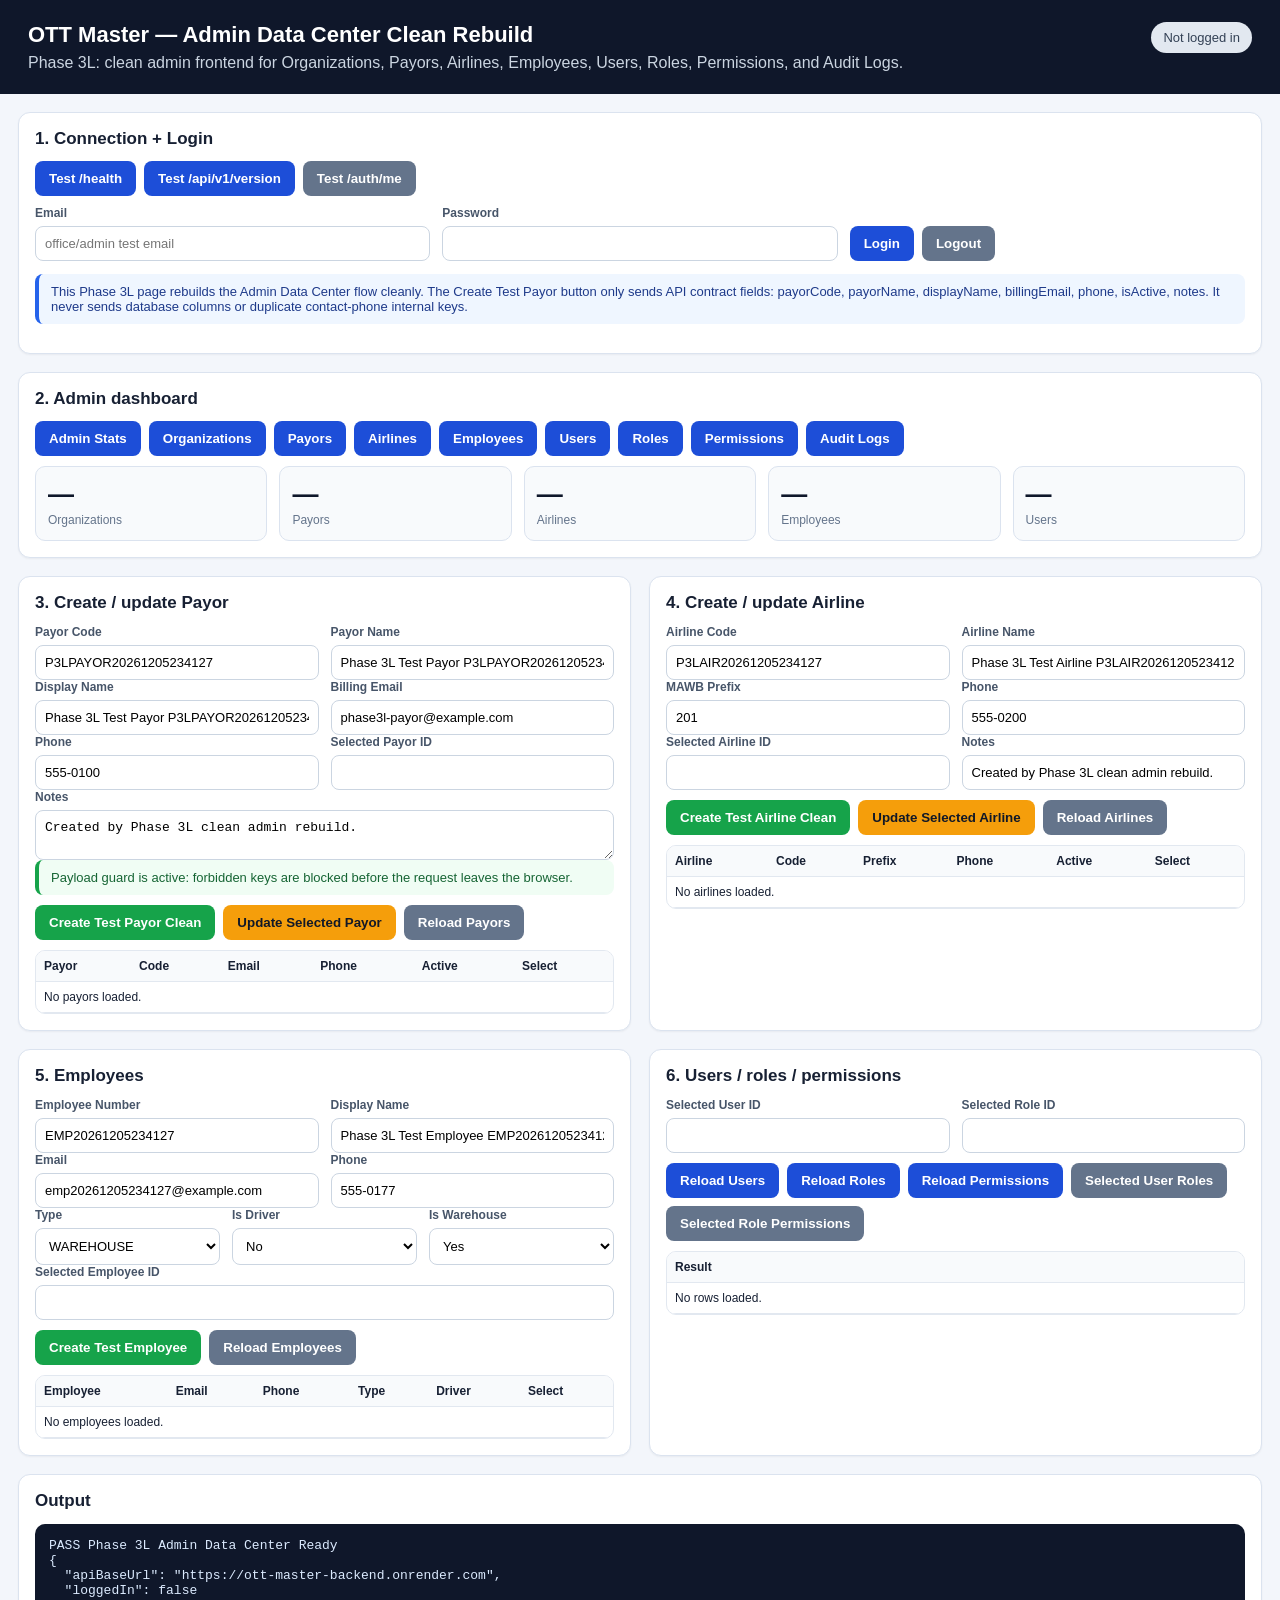
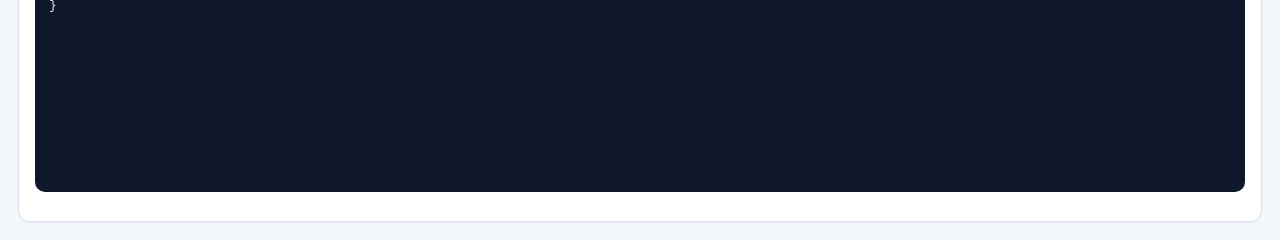
==== live-server/ui/admin-data-center.html @ 3f285e60 "phase 6i frontend render static site" ====
<!doctype html>
<html lang="en">
<head>
  <meta charset="utf-8" />
  <meta name="viewport" content="width=device-width, initial-scale=1" />
  <title>OTT Master — Phase 3L Admin Data Center</title>
  <link rel="stylesheet" href="./phase3l.css?v=phase3l-admin-clean-003" />
</head>
<body>
  <header class="topbar">
    <div>
      <h1>OTT Master — Admin Data Center Clean Rebuild</h1>
      <p>Phase 3L: clean admin frontend for Organizations, Payors, Airlines, Employees, Users, Roles, Permissions, and Audit Logs.</p>
    </div>
    <span id="loginBadge" class="badge">Not logged in</span>
  </header>

  <main class="layout">
    <section class="card span-2">
      <h2>1. Connection + Login</h2>
      <div class="button-row">
        <button id="btnHealth">Test /health</button>
        <button id="btnVersion">Test /api/v1/version</button>
        <button id="btnMe" class="secondary">Test /auth/me</button>
      </div>
      <div class="grid-3">
        <label>Email<input id="email" type="email" autocomplete="username" placeholder="office/admin test email" /></label>
        <label>Password<input id="password" type="password" autocomplete="current-password" /></label>
        <div class="button-stack">
          <button id="btnLogin">Login</button>
          <button id="btnLogout" class="secondary">Logout</button>
        </div>
      </div>
      <p class="hint">This Phase 3L page rebuilds the Admin Data Center flow cleanly. The Create Test Payor button only sends API contract fields: payorCode, payorName, displayName, billingEmail, phone, isActive, notes. It never sends database columns or duplicate contact-phone internal keys.</p>
    </section>

    <section class="card span-2">
      <h2>2. Admin dashboard</h2>
      <div class="button-row">
        <button id="btnStats">Admin Stats</button>
        <button id="btnOrganizations">Organizations</button>
        <button id="btnPayors">Payors</button>
        <button id="btnAirlines">Airlines</button>
        <button id="btnEmployees">Employees</button>
        <button id="btnUsers">Users</button>
        <button id="btnRoles">Roles</button>
        <button id="btnPermissions">Permissions</button>
        <button id="btnAuditLogs">Audit Logs</button>
      </div>
      <div class="kpi-grid">
        <div class="kpi"><b id="kpiOrganizations">—</b><span>Organizations</span></div>
        <div class="kpi"><b id="kpiPayors">—</b><span>Payors</span></div>
        <div class="kpi"><b id="kpiAirlines">—</b><span>Airlines</span></div>
        <div class="kpi"><b id="kpiEmployees">—</b><span>Employees</span></div>
        <div class="kpi"><b id="kpiUsers">—</b><span>Users</span></div>
      </div>
    </section>

    <section class="card">
      <h2>3. Create / update Payor</h2>
      <div class="grid-2">
        <label>Payor Code<input id="payorCode" placeholder="Auto generated for test" /></label>
        <label>Payor Name<input id="payorName" placeholder="Phase 3L Test Payor" /></label>
      </div>
      <div class="grid-2">
        <label>Display Name<input id="payorDisplayName" /></label>
        <label>Billing Email<input id="payorBillingEmail" value="phase3l-payor@example.com" /></label>
      </div>
      <div class="grid-2">
        <label>Phone<input id="payorPhone" value="555-0100" /></label>
        <label>Selected Payor ID<input id="selectedPayorId" /></label>
      </div>
      <label>Notes<textarea id="payorNotes" rows="2">Created by Phase 3L clean admin rebuild.</textarea></label>
      <div class="payload-good">Payload guard is active: forbidden keys are blocked before the request leaves the browser.</div>
      <div class="button-row">
        <button id="btnCreatePayor" class="success">Create Test Payor Clean</button>
        <button id="btnUpdatePayor" class="warning">Update Selected Payor</button>
        <button id="btnLoadPayors" class="secondary">Reload Payors</button>
      </div>
      <div class="table-wrap"><table><thead><tr><th>Payor</th><th>Code</th><th>Email</th><th>Phone</th><th>Active</th><th>Select</th></tr></thead><tbody id="payorsBody"><tr><td colspan="6">No payors loaded.</td></tr></tbody></table></div>
    </section>

    <section class="card">
      <h2>4. Create / update Airline</h2>
      <div class="grid-2">
        <label>Airline Code<input id="airlineCode" placeholder="Auto generated for test" /></label>
        <label>Airline Name<input id="airlineName" placeholder="Phase 3L Test Airline" /></label>
      </div>
      <div class="grid-2">
        <label>MAWB Prefix<input id="airlineMawbPrefix" maxlength="3" placeholder="999" /></label>
        <label>Phone<input id="airlinePhone" value="555-0199" /></label>
      </div>
      <div class="grid-2">
        <label>Selected Airline ID<input id="selectedAirlineId" /></label>
        <label>Notes<input id="airlineNotes" value="Created by Phase 3L clean admin rebuild." /></label>
      </div>
      <div class="button-row">
        <button id="btnCreateAirline" class="success">Create Test Airline Clean</button>
        <button id="btnUpdateAirline" class="warning">Update Selected Airline</button>
        <button id="btnLoadAirlines" class="secondary">Reload Airlines</button>
      </div>
      <div class="table-wrap"><table><thead><tr><th>Airline</th><th>Code</th><th>Prefix</th><th>Phone</th><th>Active</th><th>Select</th></tr></thead><tbody id="airlinesBody"><tr><td colspan="6">No airlines loaded.</td></tr></tbody></table></div>
    </section>

    <section class="card">
      <h2>5. Employees</h2>
      <div class="grid-2">
        <label>Employee Number<input id="employeeNumber" placeholder="Auto generated for test" /></label>
        <label>Display Name<input id="employeeDisplayName" placeholder="Phase 3L Test Employee" /></label>
      </div>
      <div class="grid-2">
        <label>Email<input id="employeeEmail" value="phase3l.employee@example.com" /></label>
        <label>Phone<input id="employeePhone" value="555-0177" /></label>
      </div>
      <div class="grid-3">
        <label>Type<select id="employeeType"><option>WAREHOUSE</option><option>DRIVER</option><option>OFFICE</option><option>ACCOUNTING</option><option>ADMIN</option></select></label>
        <label>Is Driver<select id="employeeIsDriver"><option value="false">No</option><option value="true">Yes</option></select></label>
        <label>Is Warehouse<select id="employeeIsWarehouse"><option value="true">Yes</option><option value="false">No</option></select></label>
      </div>
      <label>Selected Employee ID<input id="selectedEmployeeId" /></label>
      <div class="button-row">
        <button id="btnCreateEmployee" class="success">Create Test Employee</button>
        <button id="btnLoadEmployees" class="secondary">Reload Employees</button>
      </div>
      <div class="table-wrap"><table><thead><tr><th>Employee</th><th>Email</th><th>Phone</th><th>Type</th><th>Driver</th><th>Select</th></tr></thead><tbody id="employeesBody"><tr><td colspan="6">No employees loaded.</td></tr></tbody></table></div>
    </section>

    <section class="card">
      <h2>6. Users / roles / permissions</h2>
      <div class="grid-2">
        <label>Selected User ID<input id="selectedUserId" /></label>
        <label>Selected Role ID<input id="selectedRoleId" /></label>
      </div>
      <div class="button-row">
        <button id="btnLoadUsers2">Reload Users</button>
        <button id="btnLoadRoles2">Reload Roles</button>
        <button id="btnLoadPermissions2">Reload Permissions</button>
        <button id="btnLoadUserRoles" class="secondary">Selected User Roles</button>
        <button id="btnLoadRolePermissions" class="secondary">Selected Role Permissions</button>
      </div>
      <div class="table-wrap"><table><thead id="genericHead"><tr><th>Result</th></tr></thead><tbody id="genericBody"><tr><td>No rows loaded.</td></tr></tbody></table></div>
    </section>

    <section class="card span-2">
      <h2>Output</h2>
      <pre id="output">Ready.</pre>
    </section>
  </main>

  <script src="../ott-config.js"></script>
  <script src="../api/ott-api-client.js?v=phase3l-admin-clean-003"></script>
  <script src="../auth/ott-auth.js"></script>
  <script src="./admin-data-center.html.js?v=phase3l-admin-clean-003"></script>
</body>
</html>
---- live-server/ui/phase3l.css ----
:root{font-family:Arial,Helvetica,sans-serif;color:#172033;background:#f3f6fb}body{margin:0}.topbar{display:flex;justify-content:space-between;align-items:flex-start;gap:20px;padding:22px 28px;background:#0f172a;color:white}.topbar h1{margin:0 0 6px;font-size:22px}.topbar p{margin:0;color:#cbd5e1}.badge{display:inline-block;border-radius:999px;background:#e2e8f0;color:#334155;padding:8px 12px;font-size:13px;white-space:nowrap}.badge.ok{background:#dcfce7;color:#166534}.badge.warn{background:#fef3c7;color:#92400e}.badge.bad{background:#fee2e2;color:#991b1b}.layout{display:grid;grid-template-columns:1fr 1fr;gap:18px;padding:18px;max-width:1700px;margin:0 auto}.card{background:white;border:1px solid #dbe3ef;border-radius:12px;padding:16px;box-shadow:0 1px 2px rgba(15,23,42,.05)}.span-2{grid-column:span 2}.card h2{font-size:17px;margin:0 0 12px}.grid-2{display:grid;grid-template-columns:repeat(2,1fr);gap:12px}.grid-3{display:grid;grid-template-columns:repeat(3,1fr);gap:12px}.grid-4{display:grid;grid-template-columns:repeat(4,1fr);gap:12px}.button-row{display:flex;gap:8px;flex-wrap:wrap;align-items:end;margin:10px 0}.button-stack{display:flex;gap:8px;align-items:end;flex-wrap:wrap}label{display:flex;flex-direction:column;font-size:12px;color:#475569;font-weight:700;gap:6px}.inline-label{max-width:260px}input,select,textarea{border:1px solid #cbd5e1;border-radius:8px;padding:9px;font-size:13px;background:white}textarea{resize:vertical}button{border:0;border-radius:8px;padding:10px 14px;background:#1d4ed8;color:#fff;font-weight:700;cursor:pointer}button:hover{background:#1e40af}button.success{background:#16a34a}button.success:hover{background:#15803d}button.warning{background:#f59e0b;color:#111827}button.warning:hover{background:#d97706}.secondary{background:#64748b}.secondary:hover{background:#475569}.danger{background:#b91c1c}.danger:hover{background:#991b1b}.kpi-grid{display:grid;grid-template-columns:repeat(5,1fr);gap:12px}.kpi{border:1px solid #dbe3ef;border-radius:10px;padding:12px;background:#f8fafc}.kpi b{display:block;font-size:26px;color:#0f172a}.kpi span{font-size:12px;color:#64748b}.table-wrap{overflow:auto;border:1px solid #e2e8f0;border-radius:10px;max-height:360px}table{width:100%;border-collapse:collapse;font-size:12px}th,td{border-bottom:1px solid #e2e8f0;padding:8px;text-align:left;vertical-align:top}thead{background:#f8fafc;position:sticky;top:0}tr.selected{background:#eff6ff}.status-pill{display:inline-block;border-radius:999px;background:#e0f2fe;color:#075985;padding:3px 7px;font-size:11px}.ok-pill{display:inline-block;border-radius:999px;background:#dcfce7;color:#166534;padding:3px 7px;font-size:11px;font-weight:700}.bad-pill{display:inline-block;border-radius:999px;background:#fee2e2;color:#991b1b;padding:3px 7px;font-size:11px;font-weight:700}.muted{color:#64748b;font-size:13px}.hint{border-left:4px solid #2563eb;background:#eff6ff;padding:10px 12px;border-radius:8px;color:#1e3a8a;font-size:13px}.detail-box{background:#f8fafc;border:1px solid #e2e8f0;border-radius:10px;padding:12px;margin-top:10px;white-space:pre-wrap;font-family:Consolas,monospace;font-size:12px}pre{background:#0f172a;color:#dbeafe;border-radius:10px;padding:14px;overflow:auto;min-height:240px;white-space:pre-wrap}.tabs{display:flex;gap:8px;flex-wrap:wrap;margin-bottom:12px}.mini{font-size:11px;padding:7px 9px}.payload-good{border-left:4px solid #16a34a;background:#f0fdf4;color:#166534;padding:10px 12px;border-radius:8px;font-size:13px}.payload-bad{border-left:4px solid #dc2626;background:#fef2f2;color:#991b1b;padding:10px 12px;border-radius:8px;font-size:13px}@media(max-width:1000px){.layout,.grid-2,.grid-3,.grid-4,.kpi-grid{grid-template-columns:1fr}.span-2{grid-column:span 1}.topbar{flex-direction:column}}
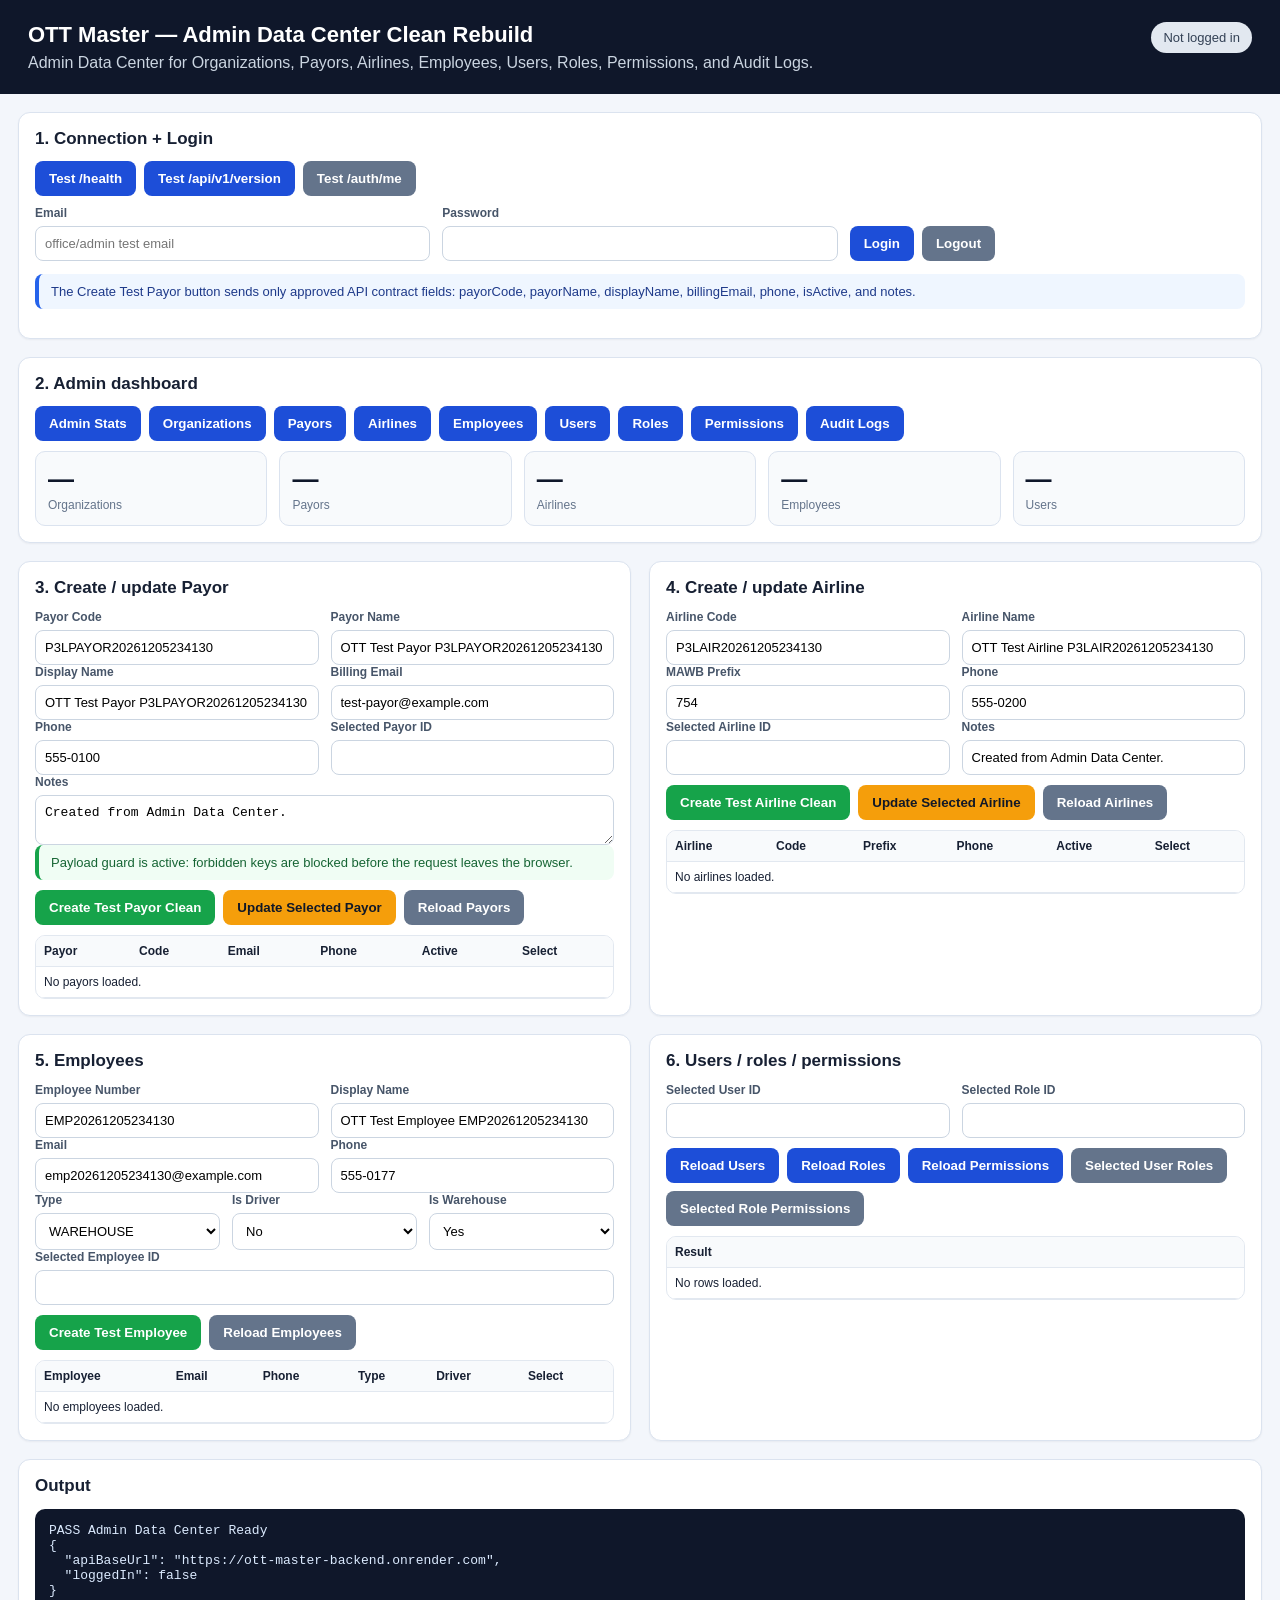
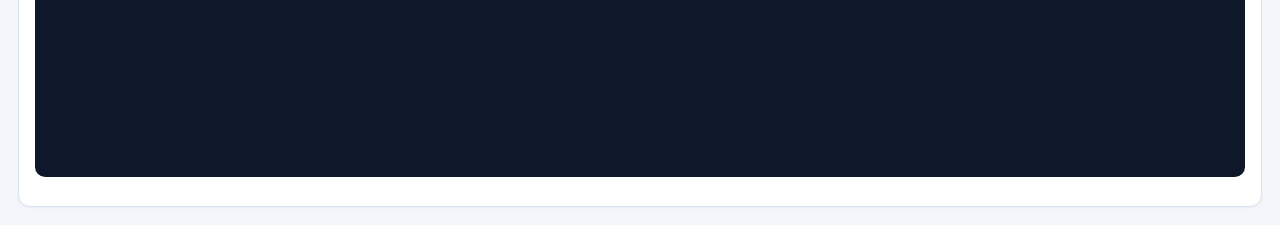
==== commit 3dcb48b6: "Clean production UI phase labels" ====
--- a/live-server/ui/admin-data-center.html
+++ b/live-server/ui/admin-data-center.html
@@ -3,14 +3,14 @@
 <head>
   <meta charset="utf-8" />
   <meta name="viewport" content="width=device-width, initial-scale=1" />
-  <title>OTT Master — Phase 3L Admin Data Center</title>
+  <title>OTT Master — Admin Data Center</title>
   <link rel="stylesheet" href="./phase3l.css?v=phase3l-admin-clean-003" />
 </head>
 <body>
   <header class="topbar">
     <div>
       <h1>OTT Master — Admin Data Center Clean Rebuild</h1>
-      <p>Phase 3L: clean admin frontend for Organizations, Payors, Airlines, Employees, Users, Roles, Permissions, and Audit Logs.</p>
+      <p>Admin Data Center for Organizations, Payors, Airlines, Employees, Users, Roles, Permissions, and Audit Logs.</p>
     </div>
     <span id="loginBadge" class="badge">Not logged in</span>
   </header>
@@ -31,7 +31,7 @@
           <button id="btnLogout" class="secondary">Logout</button>
         </div>
       </div>
-      <p class="hint">This Phase 3L page rebuilds the Admin Data Center flow cleanly. The Create Test Payor button only sends API contract fields: payorCode, payorName, displayName, billingEmail, phone, isActive, notes. It never sends database columns or duplicate contact-phone internal keys.</p>
+      <p class="hint">The Create Test Payor button sends only approved API contract fields: payorCode, payorName, displayName, billingEmail, phone, isActive, and notes.</p>
     </section>
 
     <section class="card span-2">
@@ -60,17 +60,17 @@
       <h2>3. Create / update Payor</h2>
       <div class="grid-2">
         <label>Payor Code<input id="payorCode" placeholder="Auto generated for test" /></label>
-        <label>Payor Name<input id="payorName" placeholder="Phase 3L Test Payor" /></label>
+        <label>Payor Name<input id="payorName" placeholder="OTT Test Payor" /></label>
       </div>
       <div class="grid-2">
         <label>Display Name<input id="payorDisplayName" /></label>
-        <label>Billing Email<input id="payorBillingEmail" value="phase3l-payor@example.com" /></label>
+        <label>Billing Email<input id="payorBillingEmail" value="test-payor@example.com" /></label>
       </div>
       <div class="grid-2">
         <label>Phone<input id="payorPhone" value="555-0100" /></label>
         <label>Selected Payor ID<input id="selectedPayorId" /></label>
       </div>
-      <label>Notes<textarea id="payorNotes" rows="2">Created by Phase 3L clean admin rebuild.</textarea></label>
+      <label>Notes<textarea id="payorNotes" rows="2">Created from Admin Data Center.</textarea></label>
       <div class="payload-good">Payload guard is active: forbidden keys are blocked before the request leaves the browser.</div>
       <div class="button-row">
         <button id="btnCreatePayor" class="success">Create Test Payor Clean</button>
@@ -84,7 +84,7 @@
       <h2>4. Create / update Airline</h2>
       <div class="grid-2">
         <label>Airline Code<input id="airlineCode" placeholder="Auto generated for test" /></label>
-        <label>Airline Name<input id="airlineName" placeholder="Phase 3L Test Airline" /></label>
+        <label>Airline Name<input id="airlineName" placeholder="OTT Test Airline" /></label>
       </div>
       <div class="grid-2">
         <label>MAWB Prefix<input id="airlineMawbPrefix" maxlength="3" placeholder="999" /></label>
@@ -92,7 +92,7 @@
       </div>
       <div class="grid-2">
         <label>Selected Airline ID<input id="selectedAirlineId" /></label>
-        <label>Notes<input id="airlineNotes" value="Created by Phase 3L clean admin rebuild." /></label>
+        <label>Notes<input id="airlineNotes" value="Created from Admin Data Center." /></label>
       </div>
       <div class="button-row">
         <button id="btnCreateAirline" class="success">Create Test Airline Clean</button>
@@ -106,10 +106,10 @@
       <h2>5. Employees</h2>
       <div class="grid-2">
         <label>Employee Number<input id="employeeNumber" placeholder="Auto generated for test" /></label>
-        <label>Display Name<input id="employeeDisplayName" placeholder="Phase 3L Test Employee" /></label>
+        <label>Display Name<input id="employeeDisplayName" placeholder="OTT Test Employee" /></label>
       </div>
       <div class="grid-2">
-        <label>Email<input id="employeeEmail" value="phase3l.employee@example.com" /></label>
+        <label>Email<input id="employeeEmail" value="test.employee@example.com" /></label>
         <label>Phone<input id="employeePhone" value="555-0177" /></label>
       </div>
       <div class="grid-3">
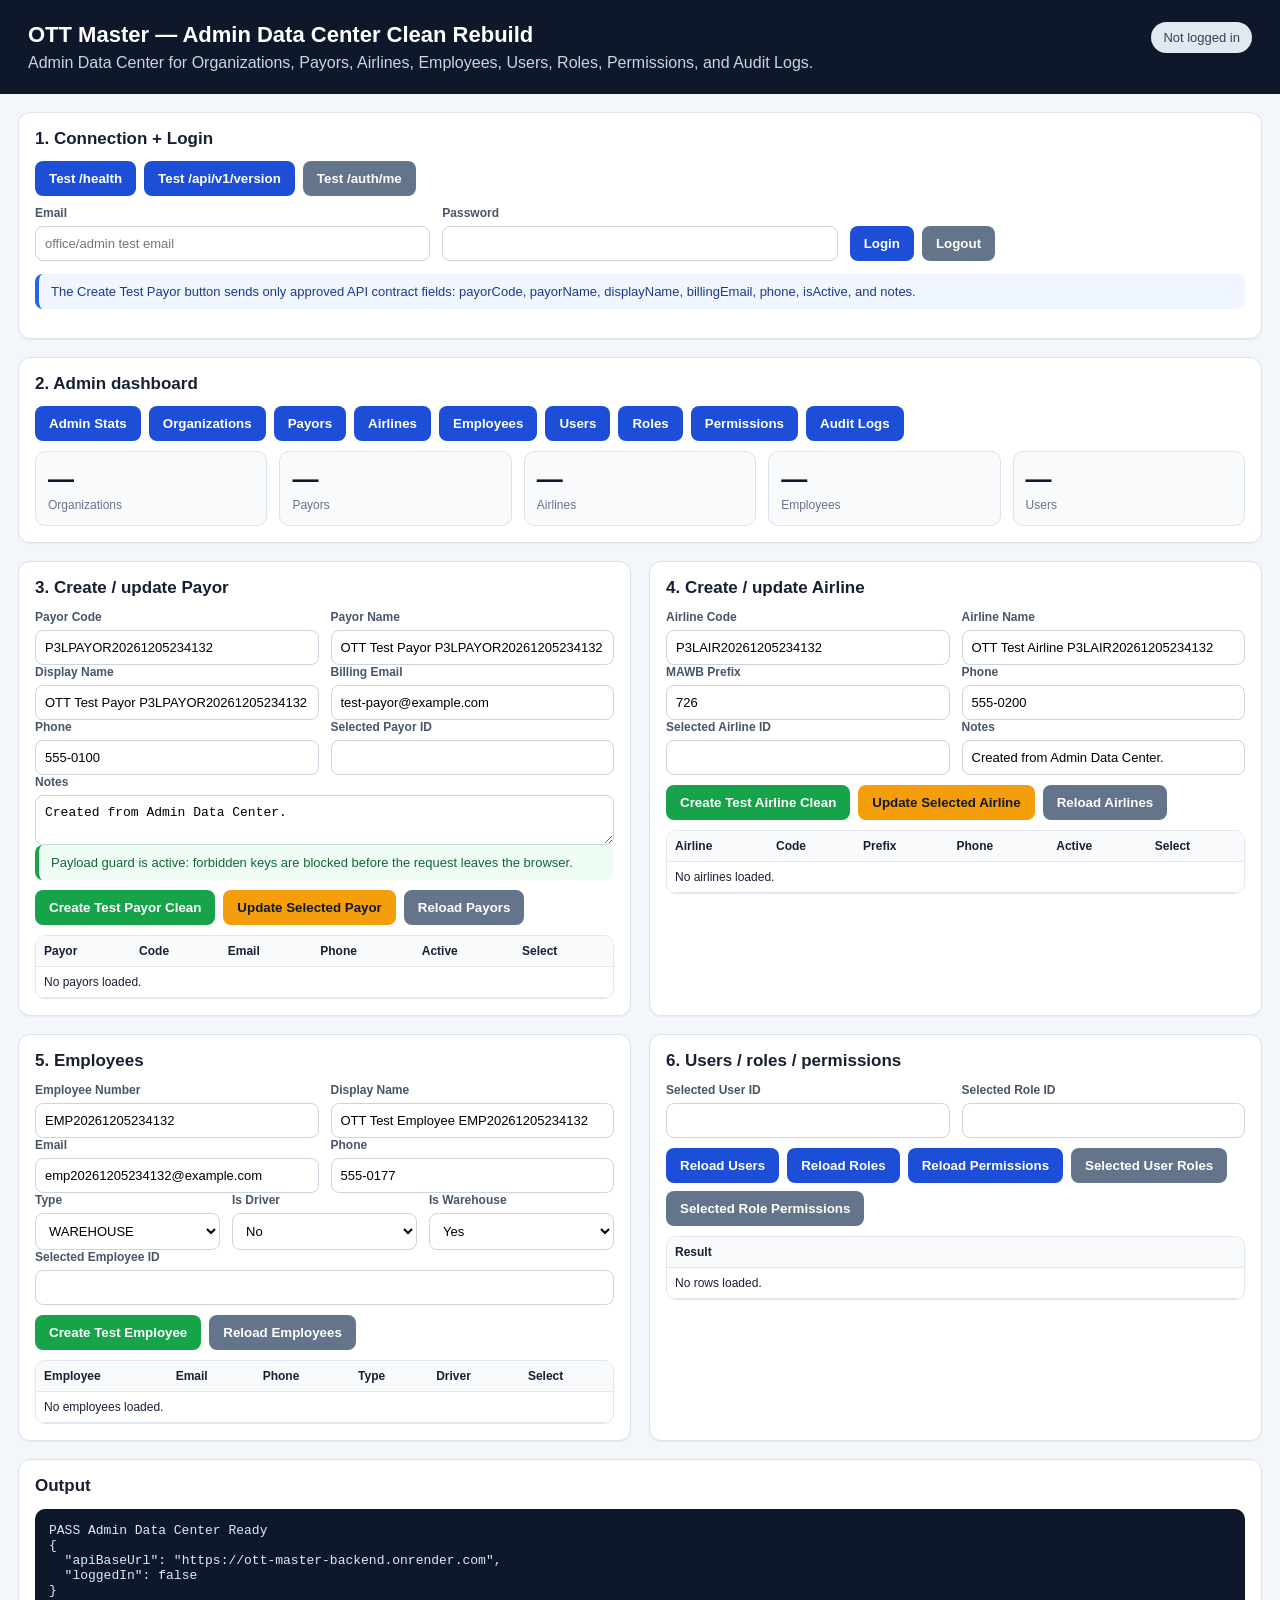
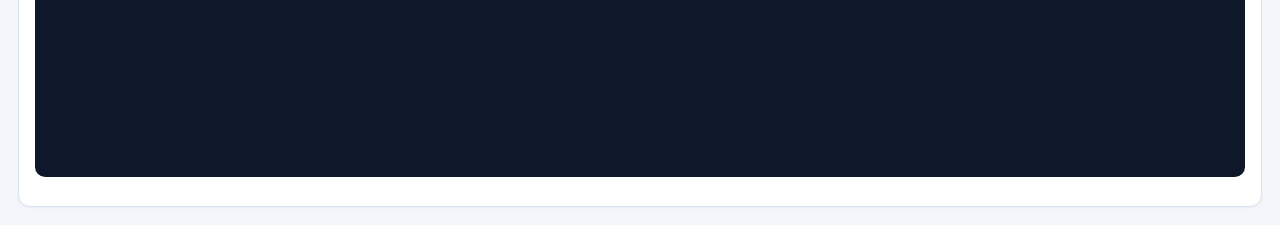
==== commit fd105c21: "Add module page access guards" ====
--- a/live-server/ui/admin-data-center.html
+++ b/live-server/ui/admin-data-center.html
@@ -6,7 +6,7 @@
   <title>OTT Master — Admin Data Center</title>
   <link rel="stylesheet" href="./phase3l.css?v=phase3l-admin-clean-003" />
 </head>
-<body>
+<body data-module-key="admin">
   <header class="topbar">
     <div>
       <h1>OTT Master — Admin Data Center Clean Rebuild</h1>
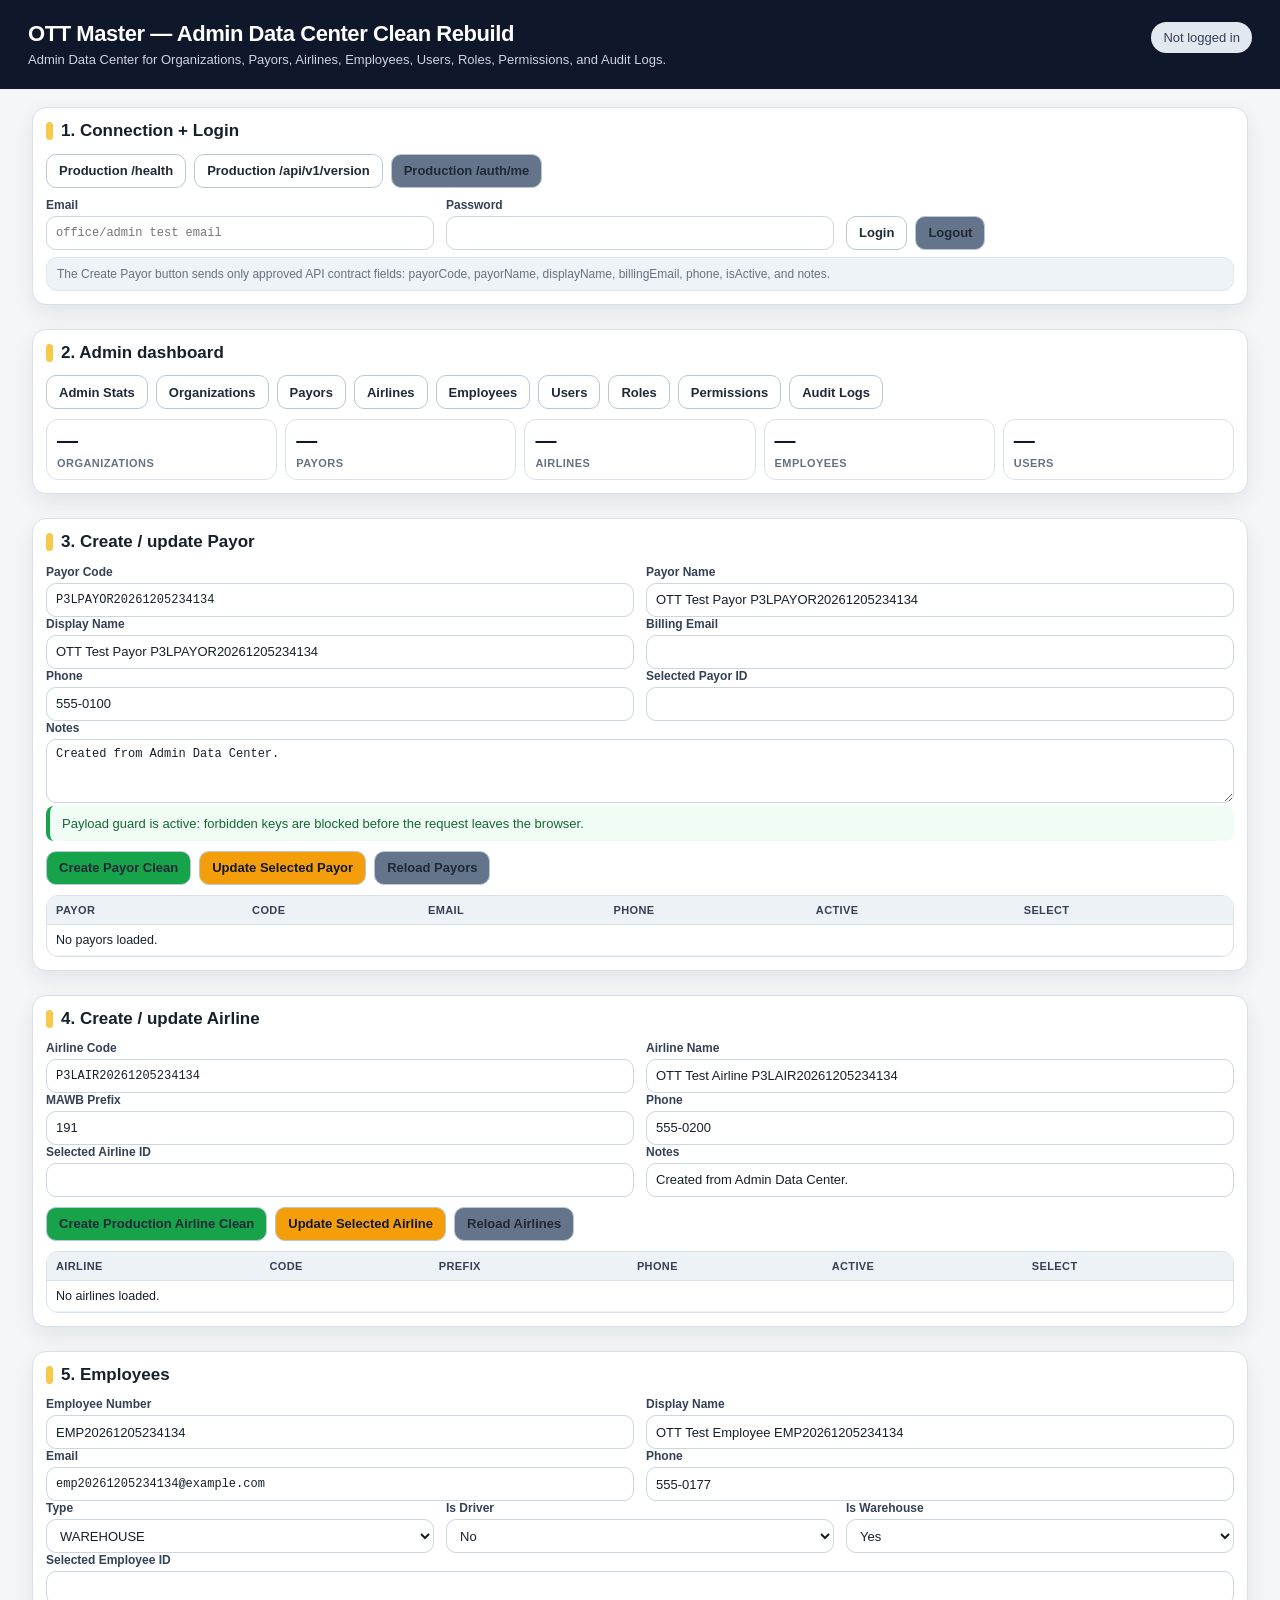
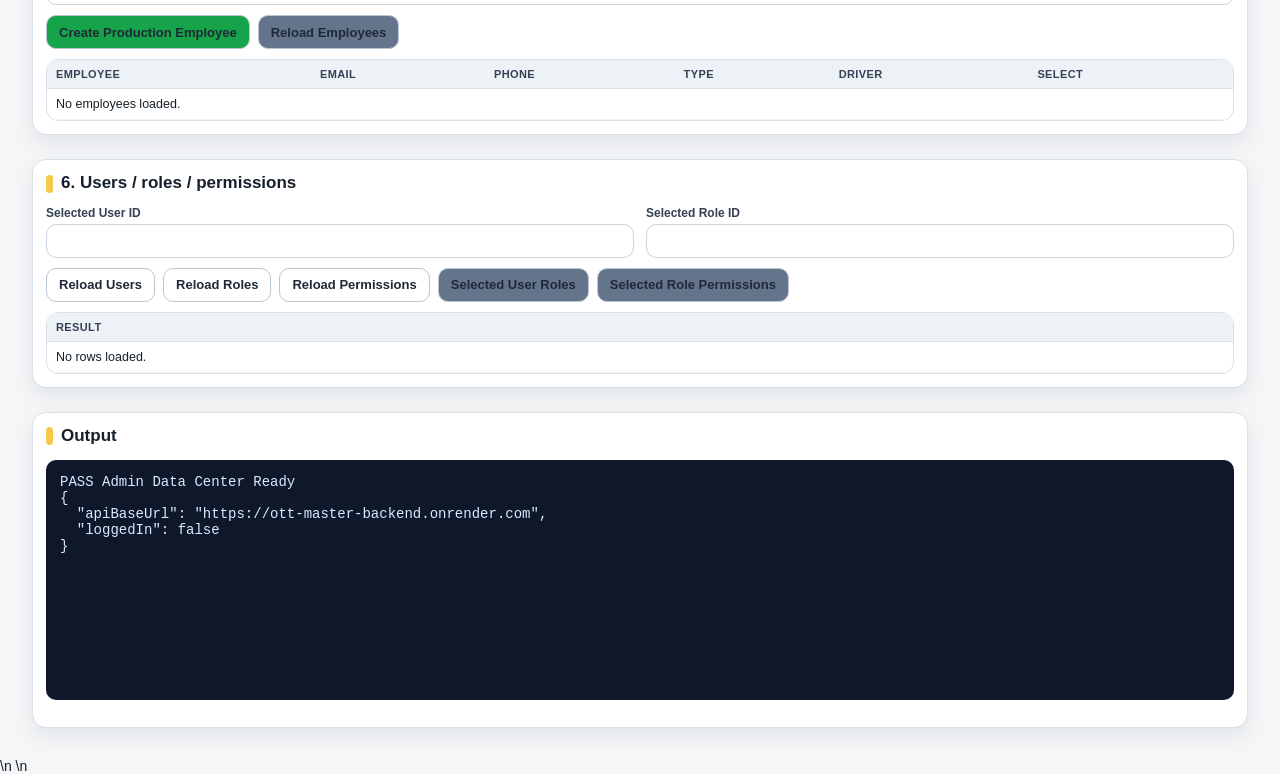
==== commit a3385e3b: "Phase 8 UI polish and layout stabilization" ====
--- a/live-server/ui/admin-data-center.html
+++ b/live-server/ui/admin-data-center.html
@@ -5,6 +5,389 @@
   <meta name="viewport" content="width=device-width, initial-scale=1" />
   <title>OTT Master — Admin Data Center</title>
   <link rel="stylesheet" href="./phase3l.css?v=phase3l-admin-clean-003" />
+
+  <style>
+    /* PHASE 8E-I ADMIN DATA CENTER UI POLISH
+       UI-only polish. No API, auth, Supabase, service role, token, password, or backend changes. */
+
+    :root {
+      --ott-bg: #f4f6f8;
+      --ott-card: #ffffff;
+      --ott-border: #d9e0e7;
+      --ott-soft: #eef3f7;
+      --ott-text: #16202a;
+      --ott-muted: #647282;
+      --ott-blue: #1769aa;
+      --ott-green: #1f7a42;
+      --ott-red: #b42318;
+      --ott-yellow: #f7c948;
+      --ott-radius: 14px;
+      --ott-shadow: 0 8px 22px rgba(15, 23, 42, 0.08);
+    }
+
+    * { box-sizing: border-box; }
+
+    body[data-module-key="admin"],
+    body {
+      margin: 0;
+      background: var(--ott-bg);
+      color: var(--ott-text);
+      font-family: Arial, Helvetica, sans-serif;
+      font-size: 14px;
+    }
+
+    .wrap,
+    main,
+    .page,
+    .container {
+      width: min(1440px, calc(100vw - 28px));
+      max-width: 1440px;
+      margin: 0 auto;
+    }
+
+    header,
+    .header {
+      padding: 14px 4px 10px;
+    }
+
+    h1 {
+      margin: 0;
+      font-size: clamp(22px, 2.1vw, 31px);
+      line-height: 1.1;
+      letter-spacing: -0.02em;
+    }
+
+    header p,
+    .sub {
+      margin: 5px 0 0;
+      color: var(--ott-muted);
+      font-size: 13px;
+    }
+
+    .phase8ei-admin-strip {
+      display: grid;
+      grid-template-columns: repeat(5, minmax(150px, 1fr));
+      gap: 8px;
+      width: min(1440px, calc(100vw - 28px));
+      margin: 10px auto 12px;
+    }
+
+    .phase8ei-step {
+      background: #fff;
+      border: 1px solid var(--ott-border);
+      border-radius: 12px;
+      padding: 8px 10px;
+      box-shadow: 0 4px 14px rgba(15, 23, 42, 0.05);
+      font-size: 12px;
+      font-weight: 800;
+      color: #344054;
+      text-align: center;
+    }
+
+    .grid,
+    .cards,
+    .main-grid,
+    .layout {
+      display: grid !important;
+      grid-template-columns: repeat(2, minmax(420px, 1fr)) !important;
+      gap: 12px !important;
+      align-items: start !important;
+      width: min(1440px, calc(100vw - 28px)) !important;
+      margin: 0 auto !important;
+    }
+
+    section,
+    .card,
+    .panel {
+      background: var(--ott-card);
+      border: 1px solid var(--ott-border);
+      border-radius: var(--ott-radius);
+      padding: 13px;
+      box-shadow: var(--ott-shadow);
+      overflow: hidden;
+      min-width: 0;
+      margin-bottom: 12px;
+    }
+
+    section:has(.table-wrap),
+    .card:has(.table-wrap),
+    .panel:has(.table-wrap),
+    section:has(table),
+    .card:has(table),
+    .panel:has(table) {
+      grid-column: 1 / -1 !important;
+    }
+
+    h2 {
+      margin: 0 0 9px;
+      font-size: 15px;
+      line-height: 1.2;
+      display: flex;
+      align-items: center;
+      gap: 8px;
+    }
+
+    h2::before {
+      content: "";
+      width: 7px;
+      height: 18px;
+      border-radius: 99px;
+      background: var(--ott-yellow);
+      flex: 0 0 auto;
+    }
+
+    .row {
+      display: flex;
+      flex-wrap: wrap;
+      gap: 8px;
+      align-items: end;
+      margin-bottom: 8px;
+    }
+
+    label,
+    .field {
+      flex: 1 1 220px;
+      min-width: 180px;
+      margin: 0;
+      display: block;
+      color: #344054;
+      font-size: 12px;
+      font-weight: 800;
+    }
+
+    .field.small,
+    .inline-label {
+      flex: 0 1 190px;
+      min-width: 150px;
+    }
+
+    input,
+    select,
+    textarea {
+      width: 100%;
+      min-height: 34px;
+      border: 1px solid #cbd5df;
+      border-radius: 10px;
+      background: #fff;
+      color: var(--ott-text);
+      padding: 7px 9px;
+      font-size: 13px;
+      outline: none;
+      margin-top: 4px;
+    }
+
+    textarea {
+      min-height: 64px;
+      resize: vertical;
+    }
+
+    input:focus,
+    select:focus,
+    textarea:focus {
+      border-color: var(--ott-blue);
+      box-shadow: 0 0 0 3px rgba(23, 105, 170, 0.14);
+    }
+
+    button {
+      min-height: 34px;
+      border: 1px solid #b9c7d5;
+      border-radius: 10px;
+      background: #ffffff;
+      color: #1f2937;
+      padding: 7px 12px;
+      font-size: 13px;
+      font-weight: 800;
+      cursor: pointer;
+      white-space: nowrap;
+      max-width: 100%;
+      overflow: hidden;
+      text-overflow: ellipsis;
+    }
+
+    button:hover {
+      filter: brightness(0.98);
+      transform: translateY(-1px);
+    }
+
+    button.primary,
+    button.blue {
+      background: var(--ott-blue);
+      border-color: var(--ott-blue);
+      color: #fff;
+    }
+
+    button.green {
+      background: var(--ott-green);
+      border-color: var(--ott-green);
+      color: #fff;
+    }
+
+    button.red {
+      background: var(--ott-red);
+      border-color: var(--ott-red);
+      color: #fff;
+    }
+
+    .hint,
+    .help,
+    .muted,
+    .note {
+      margin: 7px 0 0;
+      color: var(--ott-muted);
+      font-size: 12px;
+      line-height: 1.35;
+      background: var(--ott-soft);
+      border: 1px solid #dde7ef;
+      border-radius: 11px;
+      padding: 8px 10px;
+    }
+
+    .phase8ei-security-note {
+      border-left: 5px solid var(--ott-yellow);
+      background: #fff8db;
+      color: #3b3200;
+    }
+
+    .kpis,
+    .kpi-grid {
+      display: grid;
+      grid-template-columns: repeat(auto-fit, minmax(135px, 1fr));
+      gap: 8px;
+    }
+
+    .kpi {
+      background: #fff;
+      border: 1px solid var(--ott-border);
+      border-radius: 12px;
+      padding: 9px 10px;
+      min-height: 58px;
+    }
+
+    .kpi b,
+    .kpi .value {
+      display: block;
+      font-size: 21px;
+      line-height: 1;
+      margin-bottom: 4px;
+    }
+
+    .kpi span,
+    .kpi .label {
+      color: var(--ott-muted);
+      font-size: 11px;
+      font-weight: 800;
+      text-transform: uppercase;
+      letter-spacing: 0.04em;
+    }
+
+    .table-wrap {
+      width: 100%;
+      overflow: auto;
+      border: 1px solid var(--ott-border);
+      border-radius: 12px;
+      background: #fff;
+      max-height: 44vh;
+    }
+
+    table {
+      width: 100%;
+      border-collapse: separate;
+      border-spacing: 0;
+      min-width: 980px;
+      font-size: 12.5px;
+    }
+
+    th {
+      position: sticky;
+      top: 0;
+      z-index: 1;
+      background: #edf2f7;
+      color: #344054;
+      font-size: 11px;
+      text-transform: uppercase;
+      letter-spacing: 0.035em;
+      text-align: left;
+      border-bottom: 1px solid var(--ott-border);
+      padding: 8px 9px;
+      white-space: nowrap;
+    }
+
+    td {
+      border-bottom: 1px solid #edf2f7;
+      padding: 8px 9px;
+      vertical-align: top;
+    }
+
+    tbody tr:hover {
+      background: #f8fafc;
+    }
+
+    td button {
+      min-height: 30px;
+      padding: 5px 9px;
+      font-size: 12px;
+    }
+
+    .status-pill,
+    .pill {
+      display: inline-flex;
+      align-items: center;
+      min-height: 22px;
+      border-radius: 999px;
+      border: 1px solid #d0d7de;
+      background: #f8fafc;
+      padding: 3px 8px;
+      font-size: 11px;
+      font-weight: 800;
+      white-space: nowrap;
+    }
+
+    input[id*="id" i],
+    input[id*="code" i],
+    input[id*="email" i],
+    input[id*="permission" i],
+    textarea[id*="notes" i] {
+      font-family: Consolas, Monaco, monospace;
+      font-size: 12px;
+    }
+
+    @media (max-width: 980px) {
+      .grid,
+      .cards,
+      .main-grid,
+      .layout {
+        grid-template-columns: 1fr !important;
+      }
+
+      .phase8ei-admin-strip {
+        grid-template-columns: repeat(2, minmax(150px, 1fr));
+      }
+    }
+
+    @media (max-width: 620px) {
+      .phase8ei-admin-strip {
+        grid-template-columns: 1fr;
+      }
+
+      .row {
+        display: block;
+      }
+
+      label,
+      .field,
+      .field.small,
+      .inline-label {
+        width: 100%;
+        margin-bottom: 8px;
+      }
+
+      button {
+        width: 100%;
+        margin-bottom: 6px;
+      }
+    }
+  </style>
+
 </head>
 <body data-module-key="admin">
   <header class="topbar">
@@ -19,9 +402,9 @@
     <section class="card span-2">
       <h2>1. Connection + Login</h2>
       <div class="button-row">
-        <button id="btnHealth">Test /health</button>
-        <button id="btnVersion">Test /api/v1/version</button>
-        <button id="btnMe" class="secondary">Test /auth/me</button>
+        <button id="btnHealth">Production /health</button>
+        <button id="btnVersion">Production /api/v1/version</button>
+        <button id="btnMe" class="secondary">Production /auth/me</button>
       </div>
       <div class="grid-3">
         <label>Email<input id="email" type="email" autocomplete="username" placeholder="office/admin test email" /></label>
@@ -31,7 +414,7 @@
           <button id="btnLogout" class="secondary">Logout</button>
         </div>
       </div>
-      <p class="hint">The Create Test Payor button sends only approved API contract fields: payorCode, payorName, displayName, billingEmail, phone, isActive, and notes.</p>
+      <p class="hint">The Create Payor button sends only approved API contract fields: payorCode, payorName, displayName, billingEmail, phone, isActive, and notes.</p>
     </section>
 
     <section class="card span-2">
@@ -60,11 +443,11 @@
       <h2>3. Create / update Payor</h2>
       <div class="grid-2">
         <label>Payor Code<input id="payorCode" placeholder="Auto generated for test" /></label>
-        <label>Payor Name<input id="payorName" placeholder="OTT Test Payor" /></label>
+        <label>Payor Name<input id="payorName" placeholder="OTT Production Payor" /></label>
       </div>
       <div class="grid-2">
         <label>Display Name<input id="payorDisplayName" /></label>
-        <label>Billing Email<input id="payorBillingEmail" value="test-payor@example.com" /></label>
+        <label>Billing Email<input id="payorBillingEmail" value="" /></label>
       </div>
       <div class="grid-2">
         <label>Phone<input id="payorPhone" value="555-0100" /></label>
@@ -73,7 +456,7 @@
       <label>Notes<textarea id="payorNotes" rows="2">Created from Admin Data Center.</textarea></label>
       <div class="payload-good">Payload guard is active: forbidden keys are blocked before the request leaves the browser.</div>
       <div class="button-row">
-        <button id="btnCreatePayor" class="success">Create Test Payor Clean</button>
+        <button id="btnCreatePayor" class="success">Create Payor Clean</button>
         <button id="btnUpdatePayor" class="warning">Update Selected Payor</button>
         <button id="btnLoadPayors" class="secondary">Reload Payors</button>
       </div>
@@ -84,7 +467,7 @@
       <h2>4. Create / update Airline</h2>
       <div class="grid-2">
         <label>Airline Code<input id="airlineCode" placeholder="Auto generated for test" /></label>
-        <label>Airline Name<input id="airlineName" placeholder="OTT Test Airline" /></label>
+        <label>Airline Name<input id="airlineName" placeholder="OTT Production Airline" /></label>
       </div>
       <div class="grid-2">
         <label>MAWB Prefix<input id="airlineMawbPrefix" maxlength="3" placeholder="999" /></label>
@@ -95,7 +478,7 @@
         <label>Notes<input id="airlineNotes" value="Created from Admin Data Center." /></label>
       </div>
       <div class="button-row">
-        <button id="btnCreateAirline" class="success">Create Test Airline Clean</button>
+        <button id="btnCreateAirline" class="success">Create Production Airline Clean</button>
         <button id="btnUpdateAirline" class="warning">Update Selected Airline</button>
         <button id="btnLoadAirlines" class="secondary">Reload Airlines</button>
       </div>
@@ -106,7 +489,7 @@
       <h2>5. Employees</h2>
       <div class="grid-2">
         <label>Employee Number<input id="employeeNumber" placeholder="Auto generated for test" /></label>
-        <label>Display Name<input id="employeeDisplayName" placeholder="OTT Test Employee" /></label>
+        <label>Display Name<input id="employeeDisplayName" placeholder="OTT Production Employee" /></label>
       </div>
       <div class="grid-2">
         <label>Email<input id="employeeEmail" value="test.employee@example.com" /></label>
@@ -119,7 +502,7 @@
       </div>
       <label>Selected Employee ID<input id="selectedEmployeeId" /></label>
       <div class="button-row">
-        <button id="btnCreateEmployee" class="success">Create Test Employee</button>
+        <button id="btnCreateEmployee" class="success">Create Production Employee</button>
         <button id="btnLoadEmployees" class="secondary">Reload Employees</button>
       </div>
       <div class="table-wrap"><table><thead><tr><th>Employee</th><th>Email</th><th>Phone</th><th>Type</th><th>Driver</th><th>Select</th></tr></thead><tbody id="employeesBody"><tr><td colspan="6">No employees loaded.</td></tr></tbody></table></div>
@@ -151,5 +534,55 @@
   <script src="../api/ott-api-client.js?v=phase3l-admin-clean-003"></script>
   <script src="../auth/ott-auth.js"></script>
   <script src="./admin-data-center.html.js?v=phase3l-admin-clean-003"></script>
-</body>
+
+
+\n
+<!-- PHASE 8C ENTER LOGIN SHORTCUT FINAL START -->
+<script>
+(function () {
+  if (window.__phase8cEnterLoginFinalInstalled) return;
+  window.__phase8cEnterLoginFinalInstalled = true;
+
+  function isLoginInput(target) {
+    if (!target) return false;
+
+    var id = String(target.id || "").toLowerCase();
+    var type = String(target.type || "").toLowerCase();
+
+    return id === "email" || id === "password" || type === "email" || type === "password";
+  }
+
+  function clickLoginButton() {
+    var loginBtn = document.getElementById("btnLogin");
+    if (!loginBtn || loginBtn.disabled) return false;
+
+    loginBtn.dispatchEvent(new MouseEvent("click", {
+      bubbles: true,
+      cancelable: true,
+      view: window
+    }));
+
+    return true;
+  }
+
+  function handleEnter(event) {
+    var key = event.key || event.code || "";
+    var isEnter = key === "Enter" || key === "NumpadEnter" || event.keyCode === 13;
+
+    if (!isEnter) return;
+    if (!isLoginInput(event.target)) return;
+
+    event.preventDefault();
+    event.stopPropagation();
+    event.stopImmediatePropagation();
+
+    clickLoginButton();
+  }
+
+  document.addEventListener("keydown", handleEnter, true);
+  document.addEventListener("keypress", handleEnter, true);
+})();
+</script>
+<!-- PHASE 8C ENTER LOGIN SHORTCUT FINAL END -->
+\n</body>
 </html>
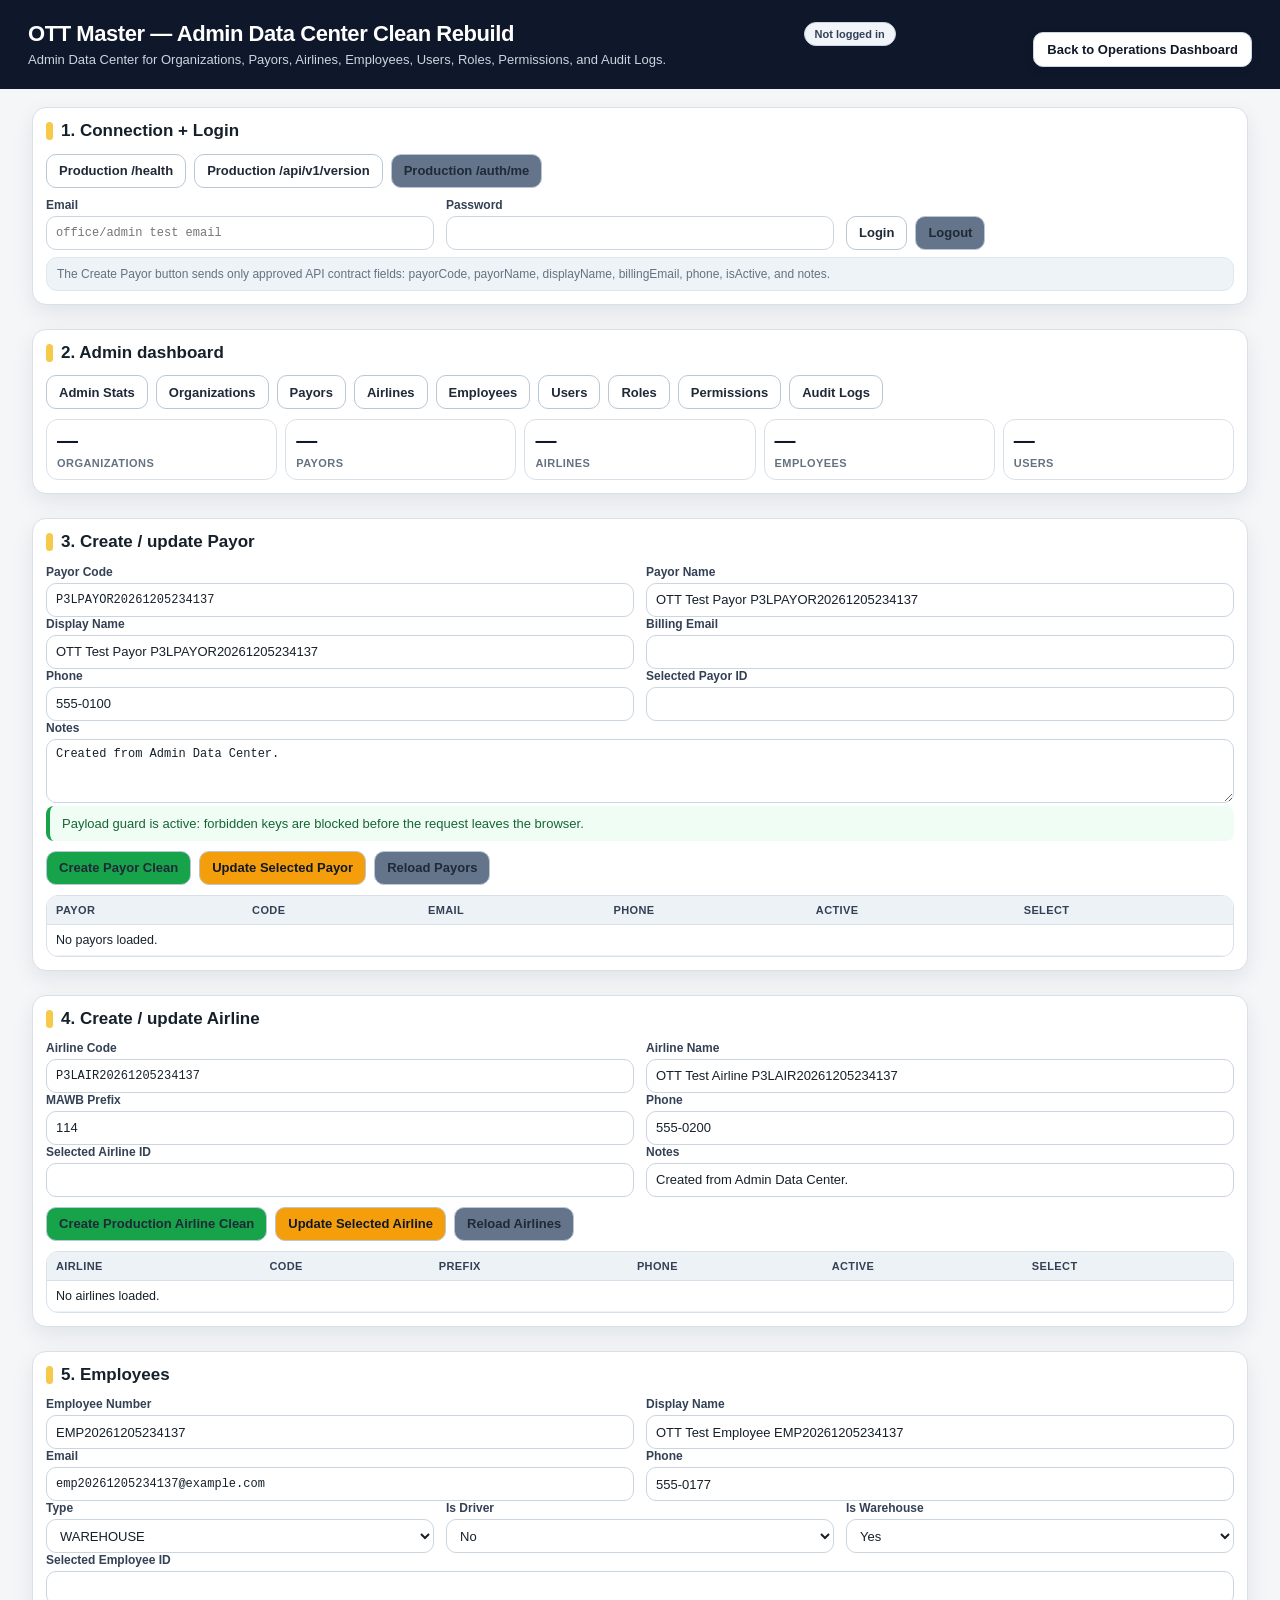
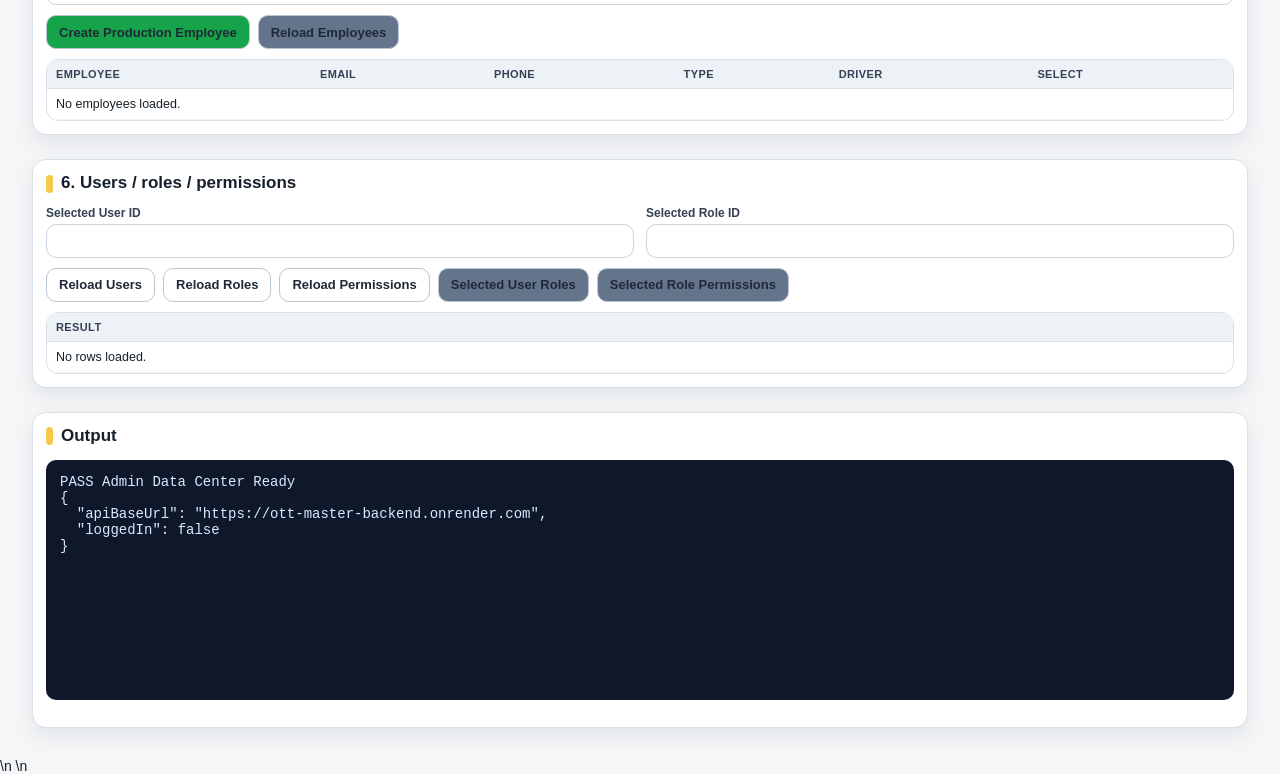
==== commit a16a8ab1: "Phase 11A clean temporary files and retain UI source updates" ====
--- a/live-server/ui/admin-data-center.html
+++ b/live-server/ui/admin-data-center.html
@@ -388,6 +388,49 @@
     }
   </style>
 
+
+<style>
+  /* PHASE 8H-D LOGIN BADGE COLOR ONLY
+     Badge-only CSS. No grid/card/section/row/layout changes. */
+
+  #loginBadge {
+    display: inline-flex !important;
+    align-items: center !important;
+    justify-content: center !important;
+    min-height: 24px !important;
+    padding: 4px 10px !important;
+    border-radius: 999px !important;
+    border: 1px solid #cbd5e1 !important;
+    background: #f1f5f9 !important;
+    color: #334155 !important;
+    font-size: 11px !important;
+    font-weight: 900 !important;
+    white-space: nowrap !important;
+  }
+
+  #loginBadge.badge.ok,
+  #loginBadge.ok,
+  #loginBadge.auth-ok {
+    background: #dcfce7 !important;
+    color: #166534 !important;
+    border-color: #86efac !important;
+  }
+
+  #loginBadge.auth-warn {
+    background: #fef3c7 !important;
+    color: #92400e !important;
+    border-color: #fde68a !important;
+  }
+
+  #loginBadge.fail,
+  #loginBadge.auth-fail,
+  #loginBadge.auth-error {
+    background: #fee2e2 !important;
+    color: #991b1b !important;
+    border-color: #fecaca !important;
+  }
+</style>
+
 </head>
 <body data-module-key="admin">
   <header class="topbar">
@@ -396,6 +439,10 @@
       <p>Admin Data Center for Organizations, Payors, Airlines, Employees, Users, Roles, Permissions, and Audit Logs.</p>
     </div>
     <span id="loginBadge" class="badge">Not logged in</span>
+  
+    <!-- PHASE 8H-C2 BACK TO OPERATIONS BUTTON ONLY START -->
+    <a href="./operational-integration-dashboard.html" style="display:inline-flex;align-items:center;justify-content:center;min-height:34px;margin-top:10px;padding:9px 13px;border-radius:10px;background:#ffffff;color:#111827;font-weight:800;font-size:13px;text-decoration:none;border:1px solid #cbd5e1;box-shadow:0 3px 10px rgba(15,23,42,0.10);white-space:nowrap;">Back to Operations Dashboard</a>
+    <!-- PHASE 8H-C2 BACK TO OPERATIONS BUTTON ONLY END -->
   </header>
 
   <main class="layout">
